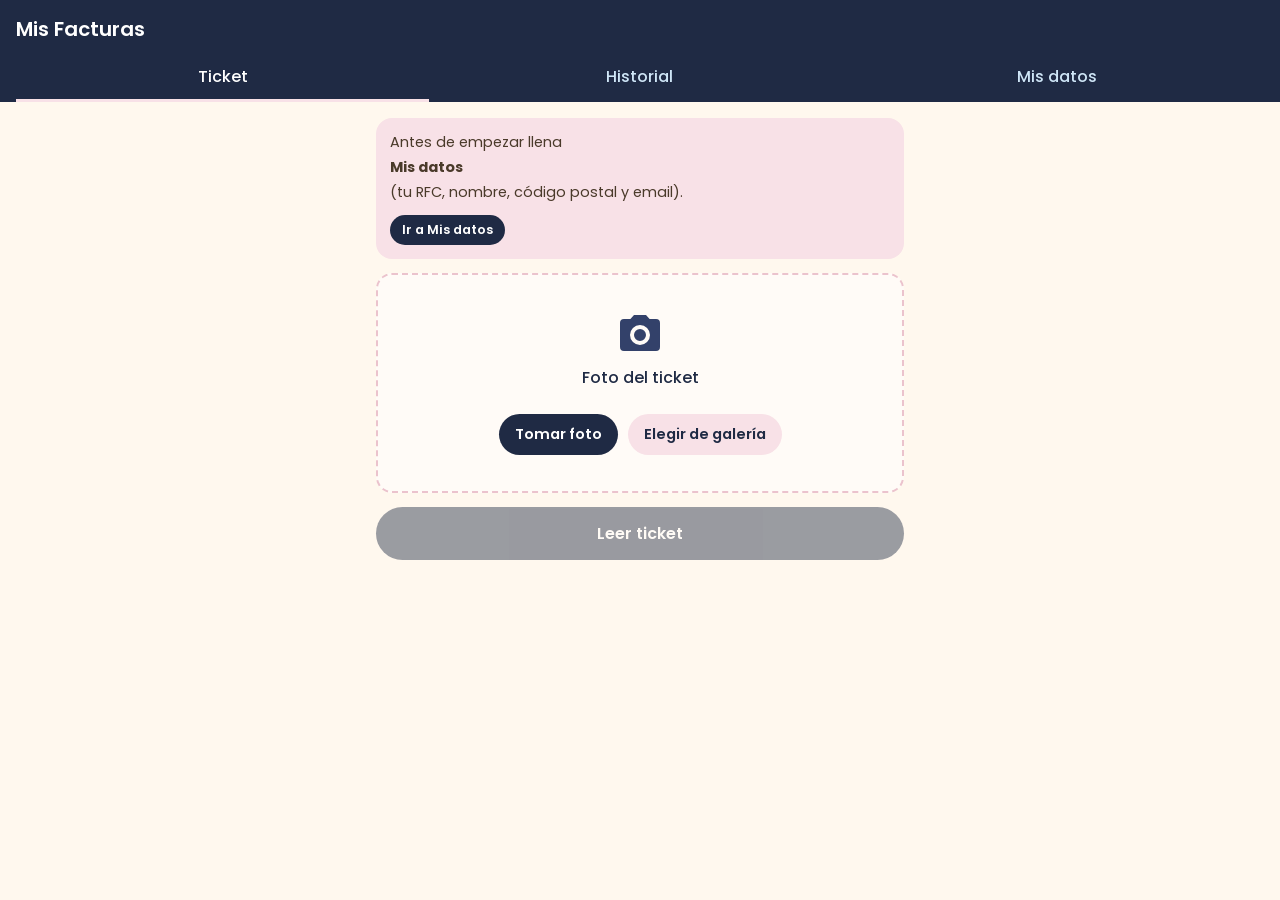
==== docs/facturas/index.html @ 6c382126 "Mis Facturas: Walmart muestra solo TC, TR y total; lectura fina del renglón del TR - Para Walmart/Bo" ====
<!doctype html>
<html lang="es">
<head>
  <meta charset="utf-8">
  <meta name="viewport" content="width=device-width, initial-scale=1, viewport-fit=cover">
  <title>Mis Facturas</title>
  <meta name="description" content="Toma foto a tu ticket y te ayudo a facturarlo.">
  <meta name="theme-color" content="#1F2A44">
  <meta name="robots" content="noindex">
  <link rel="manifest" href="manifest.json">
  <link rel="icon" href="icono.svg" type="image/svg+xml">
  <link rel="apple-touch-icon" href="icono.svg">
  <link rel="preconnect" href="https://fonts.googleapis.com">
  <link rel="preconnect" href="https://fonts.gstatic.com" crossorigin>
  <link href="https://fonts.googleapis.com/css2?family=Poppins:wght@400;500;600;700&display=swap" rel="stylesheet">
  <link rel="stylesheet" href="estilos.css?v=4">
</head>
<body>
  <header class="barra">
    <h1>Mis Facturas</h1>
    <nav class="pestanas" role="tablist">
      <button class="pestana activa" data-vista="ticket" role="tab">Ticket</button>
      <button class="pestana" data-vista="historial" role="tab">Historial</button>
      <button class="pestana" data-vista="datos" role="tab">Mis datos</button>
    </nav>
  </header>

  <main>
    <!-- ============ TICKET ============ -->
    <section class="vista" id="vista-ticket">
      <div class="aviso" id="aviso-config" hidden>
        Antes de empezar llena <strong>Mis datos</strong> (tu RFC, nombre, código postal y email).
        <button class="btn btn--chico" data-ir="datos">Ir a Mis datos</button>
      </div>

      <div class="foto" id="zona-foto">
        <img id="vista-previa" alt="Foto del ticket" hidden>
        <span class="foto__texto" id="foto-texto">
          <svg viewBox="0 0 24 24" aria-hidden="true"><path d="M9 3 7.2 5H4a2 2 0 0 0-2 2v12a2 2 0 0 0 2 2h16a2 2 0 0 0 2-2V7a2 2 0 0 0-2-2h-3.2L15 3H9Zm3 5a5 5 0 1 1 0 10 5 5 0 0 1 0-10Zm0 2a3 3 0 1 0 0 6 3 3 0 0 0 0-6Z"/></svg>
          Foto del ticket
        </span>
        <div class="foto__botones">
          <label class="btn btn--chico" id="btn-camara">
            <input type="file" id="input-camara" accept="image/*" capture="environment" hidden>
            Tomar foto
          </label>
          <label class="btn btn--chico btn--rosa">
            <input type="file" id="input-galeria" accept="image/*" hidden>
            Elegir de galería
          </label>
        </div>
      </div>

      <button class="btn btn--grande" id="btn-leer" disabled>Leer ticket</button>
      <p class="estado" id="estado" role="status" aria-live="polite"></p>

      <div id="resultado" hidden>
        <div class="tarjeta">
          <p class="etiqueta">Proveedor</p>
          <input id="r-proveedor" class="titulo-input" placeholder="Escribe el nombre de la tienda">
          <p class="sub" id="r-emisor"></p>
          <p class="nota" id="r-notas" hidden></p>
        </div>

        <div class="tarjeta">
          <p class="etiqueta">Página de facturación</p>
          <div class="fila">
            <input type="url" id="r-portal" placeholder="https://...">
            <button class="btn btn--chico" id="btn-buscar-portal" type="button">Buscar</button>
          </div>
          <p class="sub" id="r-portal-origen"></p>
        </div>

        <div class="tarjeta">
          <p class="etiqueta">Datos para llenar</p>
          <p class="sub">Revisa que estén bien; puedes corregirlos tocándolos.</p>
          <ul class="campos" id="r-campos"></ul>
        </div>

        <details class="tarjeta texto-leido" id="r-texto-caja" hidden>
          <summary>Ver todo lo que leyó del ticket</summary>
          <p class="sub">Si un dato no salió arriba, búscalo aquí y escríbelo en su casilla.</p>
          <pre id="r-texto"></pre>
        </details>

        <div class="acciones">
          <button class="btn btn--grande" id="btn-facturar">1 · Copiar datos y abrir página</button>
          <p class="ayuda">
            2 · En la página de facturación toca tu marcador <strong>Llenar factura</strong>
            (o copia cada dato con los botones de arriba).<br>
            3 · Revisa, resuelve el captcha si hay, y toca <strong>Generar / Facturar</strong>.
            La factura llega a tu email.
          </p>
          <button class="btn btn--linea" id="btn-facturado">Ya la generé ✓</button>
        </div>
      </div>
    </section>

    <!-- ============ HISTORIAL ============ -->
    <section class="vista" id="vista-historial" hidden>
      <p class="sub">Tus tickets se guardan solo en este celular.</p>
      <ul class="historial" id="lista-historial"></ul>
      <p class="vacio" id="historial-vacio">Todavía no hay tickets.</p>
    </section>

    <!-- ============ MIS DATOS ============ -->
    <section class="vista" id="vista-datos" hidden>
      <form id="form-datos" class="tarjeta" autocomplete="on">
        <p class="etiqueta">Datos fiscales (receptor)</p>
        <label>RFC <input name="rfc" required maxlength="13" autocapitalize="characters" placeholder="XAXX010101000"></label>
        <label>Nombre o razón social <small>(tal como en tu Constancia)</small>
          <input name="razonSocial" required autocapitalize="characters"></label>
        <label>Código postal fiscal <input name="cp" required inputmode="numeric" maxlength="5"></label>
        <label>Régimen fiscal
          <select name="regimen" required>
            <option value="">Elige…</option>
            <option value="605">605 · Sueldos y salarios</option>
            <option value="606">606 · Arrendamiento</option>
            <option value="612">612 · Personas físicas con actividad empresarial y profesional</option>
            <option value="621">621 · Incorporación fiscal</option>
            <option value="625">625 · Actividades por plataformas tecnológicas</option>
            <option value="626">626 · Régimen Simplificado de Confianza (RESICO)</option>
            <option value="601">601 · General de ley personas morales</option>
            <option value="616">616 · Sin obligaciones fiscales</option>
          </select>
        </label>
        <label>Uso de CFDI
          <select name="usoCfdi" required>
            <option value="G03">G03 · Gastos en general</option>
            <option value="G01">G01 · Adquisición de mercancías</option>
            <option value="I04">I04 · Equipo de cómputo</option>
            <option value="D01">D01 · Honorarios médicos y dentales</option>
            <option value="S01">S01 · Sin efectos fiscales</option>
          </select>
        </label>
        <label>Email para facturas <input name="email" type="email" required></label>

        <details class="opcional">
          <summary>Opcional: clave de Claude (lectura más precisa, de pago)</summary>
          <p class="ayuda">Sin clave, la app lee tus tickets <strong>gratis</strong> en tu celular.
            Con una clave de <a href="https://console.anthropic.com/settings/keys" target="_blank" rel="noopener">console.anthropic.com</a>
            la lectura es más precisa y busca sola la página de facturación (cuesta 1 a 3 pesos por ticket). Déjalo vacío si no la tienes.</p>
          <label>API key de Anthropic
            <input name="apiKey" type="password" placeholder="sk-ant-... (opcional)" autocomplete="off"></label>
        </details>

        <button class="btn btn--grande" type="submit">Guardar</button>
        <p class="estado" id="estado-datos" role="status"></p>
      </form>

      <div class="tarjeta">
        <p class="etiqueta">Marcador «Llenar factura»</p>
        <p class="ayuda">Este botón llena solo los campos en la página de facturación.
          Guárdalo una vez en tus marcadores:</p>
        <p><a class="marcador" id="marcador" href="#">Llenar factura</a></p>
        <ul class="ayuda pasos">
          <li><strong>Computadora:</strong> arrastra el botón rosa a la barra de marcadores.</li>
          <li><strong>Celular (Chrome):</strong> toca <em>Copiar código</em>, guarda cualquier página como marcador,
            edítalo, ponle de nombre <em>Llenar factura</em> y pega el código en la dirección (URL).
            Para usarlo, en la página de facturación escribe «Llenar factura» en la barra y toca el marcador.</li>
        </ul>
        <button class="btn btn--linea" id="btn-copiar-marcador">Copiar código del marcador</button>
      </div>
    </section>
  </main>

  <div class="toast" id="toast" hidden></div>

  <script type="module" src="app.js?v=8"></script>
</body>
</html>
---- docs/facturas/estilos.css ----
:root {
  --marino: #1F2A44;
  --marino-suave: #33416A;
  --cielo: #CFE6F7;
  --cielo-claro: #EAF5FC;
  --rosa: #F8E1E7;
  --rosa-medio: #EBC3CD;
  --cafe: #4A3A2A;
  --crema: #FFF8EE;
  --marfil: #FFFBF7;
  --blanco: #FFFFFF;
  --ok: #2E7D5B;
  --error: #B3261E;
  --sombra: 0 6px 20px rgba(31, 42, 68, .10);
  --radio: 16px;
  --sans: "Poppins", system-ui, -apple-system, "Segoe UI", sans-serif;
}

* { box-sizing: border-box; }
body {
  margin: 0;
  font-family: var(--sans);
  color: var(--cafe);
  background: var(--crema);
  -webkit-font-smoothing: antialiased;
}
button, input, select { font: inherit; color: inherit; }
[hidden] { display: none !important; }
a { color: var(--marino-suave); }

.barra {
  position: sticky; top: 0; z-index: 5;
  background: var(--marino);
  color: var(--blanco);
  padding: 14px 16px 0;
}
.barra h1 { margin: 0 0 10px; font-size: 1.25rem; font-weight: 600; }
.pestanas { display: flex; gap: 4px; }
.pestana {
  flex: 1; border: 0; background: transparent; color: var(--cielo);
  padding: 10px 4px; border-bottom: 3px solid transparent; cursor: pointer; font-weight: 500;
}
.pestana.activa { color: var(--blanco); border-bottom-color: var(--rosa); }

main { max-width: 560px; margin: 0 auto; padding: 16px 16px 60px; }

.tarjeta {
  background: var(--blanco); border-radius: var(--radio); box-shadow: var(--sombra);
  padding: 16px; margin: 0 0 14px;
}
.tarjeta h2 { margin: 2px 0; color: var(--marino); font-size: 1.3rem; }
.etiqueta {
  margin: 0 0 6px; font-size: .75rem; letter-spacing: .06em; text-transform: uppercase;
  color: var(--marino-suave); font-weight: 600;
}
.sub { margin: 4px 0 0; font-size: .85rem; color: #6d6253; }
.nota { margin: 10px 0 0; padding: 10px; background: var(--cielo-claro); border-radius: 10px; font-size: .85rem; }
.ayuda { font-size: .85rem; color: #6d6253; line-height: 1.5; }
.pasos { padding-left: 18px; }
.vacio { text-align: center; color: #8d8172; margin-top: 40px; }

.aviso {
  background: var(--rosa); border-radius: var(--radio); padding: 14px; margin-bottom: 14px; font-size: .9rem;
}
.aviso .btn { margin-top: 8px; }

.foto {
  display: flex; align-items: center; justify-content: center; flex-direction: column;
  min-height: 220px; border: 2px dashed var(--rosa-medio); border-radius: var(--radio);
  background: var(--marfil); cursor: pointer; overflow: hidden; margin-bottom: 14px;
}
.foto img { width: 100%; max-height: 420px; object-fit: contain; background: #f1ece4; }
.foto__texto { display: flex; flex-direction: column; align-items: center; gap: 8px; color: var(--marino); font-weight: 500; padding: 12px; }
.foto__texto svg { width: 48px; height: 48px; fill: var(--marino-suave); }
.foto.con-foto { min-height: 0; border-style: solid; }
.foto.con-foto .foto__texto { font-size: .85rem; }
.foto.con-foto .foto__texto svg { display: none; }

.btn {
  display: inline-flex; align-items: center; justify-content: center; gap: 6px;
  border: 0; border-radius: 999px; padding: 10px 18px; cursor: pointer;
  background: var(--marino); color: var(--blanco); font-weight: 600;
}
.btn:disabled { opacity: .45; cursor: default; }
.btn--grande { width: 100%; padding: 14px 18px; font-size: 1rem; }
.btn--chico { padding: 6px 12px; font-size: .8rem; }
.btn--linea { background: transparent; color: var(--marino); border: 2px solid var(--marino); width: 100%; }
.btn--copiar { background: var(--rosa); color: var(--marino); padding: 6px 12px; font-size: .8rem; flex: none; }

.estado { min-height: 1.4em; font-size: .9rem; text-align: center; color: var(--marino-suave); }
.estado.error { color: var(--error); }
.estado.ok { color: var(--ok); }

.fila { display: flex; gap: 8px; }
input, select {
  width: 100%; padding: 10px 12px; border: 1px solid #d9cfc2; border-radius: 10px; background: var(--marfil);
}
input:focus, select:focus { outline: 2px solid var(--cielo); border-color: var(--marino-suave); }
form label { display: block; margin: 0 0 12px; font-size: .9rem; font-weight: 500; color: var(--marino); }
form label input, form label select { margin-top: 4px; font-weight: 400; color: var(--cafe); }
form label small { font-weight: 400; color: #8d8172; }

.campos { list-style: none; margin: 0; padding: 0; }
.campos li {
  display: flex; align-items: center; gap: 10px; padding: 8px 0; border-bottom: 1px solid #f0e9df;
}
.campos li:last-child { border-bottom: 0; }
.campos .c-texto { flex: 1; min-width: 0; }
.campos .c-nombre { display: block; font-size: .75rem; color: #8d8172; }
.campos .c-valor { display: block; font-weight: 600; color: var(--marino); word-break: break-all; }

.acciones { margin-top: 6px; }
.acciones .btn--linea { margin-top: 6px; }

.historial { list-style: none; padding: 0; margin: 10px 0 0; }
.historial li {
  background: var(--blanco); border-radius: var(--radio); box-shadow: var(--sombra);
  padding: 12px 14px; margin-bottom: 10px; display: flex; gap: 10px; align-items: center; cursor: pointer;
}
.historial .h-texto { flex: 1; min-width: 0; }
.historial strong { color: var(--marino); display: block; }
.historial small { color: #8d8172; }
.chip { font-size: .72rem; padding: 3px 10px; border-radius: 999px; background: var(--rosa); color: var(--marino); white-space: nowrap; }
.chip.ok { background: var(--cielo); }

.marcador {
  display: inline-block; padding: 10px 18px; border-radius: 999px; background: var(--rosa);
  color: var(--marino); font-weight: 600; text-decoration: none; border: 2px dashed var(--rosa-medio);
}

.toast {
  position: fixed; left: 50%; bottom: 24px; transform: translateX(-50%);
  background: var(--marino); color: var(--blanco); padding: 10px 18px; border-radius: 999px;
  font-size: .9rem; box-shadow: var(--sombra); z-index: 10; max-width: calc(100% - 32px); text-align: center;
}

.titulo-input {
  font-size: 1.3rem; font-weight: 700; color: var(--marino); border-color: transparent; background: var(--cielo-claro); padding: 6px 10px;
}
.campos .c-valor input { font-weight: 600; color: var(--marino); padding: 6px 8px; margin-top: 2px; }
.fila .btn--chico { flex: none; }
.opcional { margin: 6px 0 14px; padding: 10px 12px; border-radius: 12px; background: var(--cielo-claro); }
.opcional summary { cursor: pointer; font-weight: 600; color: var(--marino); font-size: .9rem; }
.aviso { display: flex; flex-direction: column; align-items: flex-start; gap: 4px; }
.foto { cursor: default; gap: 12px; padding-bottom: 14px; }
.foto__botones { display: flex; gap: 10px; flex-wrap: wrap; justify-content: center; padding: 0 12px; }
.foto__botones .btn { padding: 10px 16px; font-size: .9rem; }
.btn--rosa { background: var(--rosa); color: var(--marino); }
.texto-leido summary { cursor: pointer; font-weight: 600; color: var(--marino); }
.texto-leido pre { white-space: pre-wrap; word-break: break-word; font-size: .8rem; background: var(--marfil); padding: 10px; border-radius: 10px; max-height: 320px; overflow: auto; }
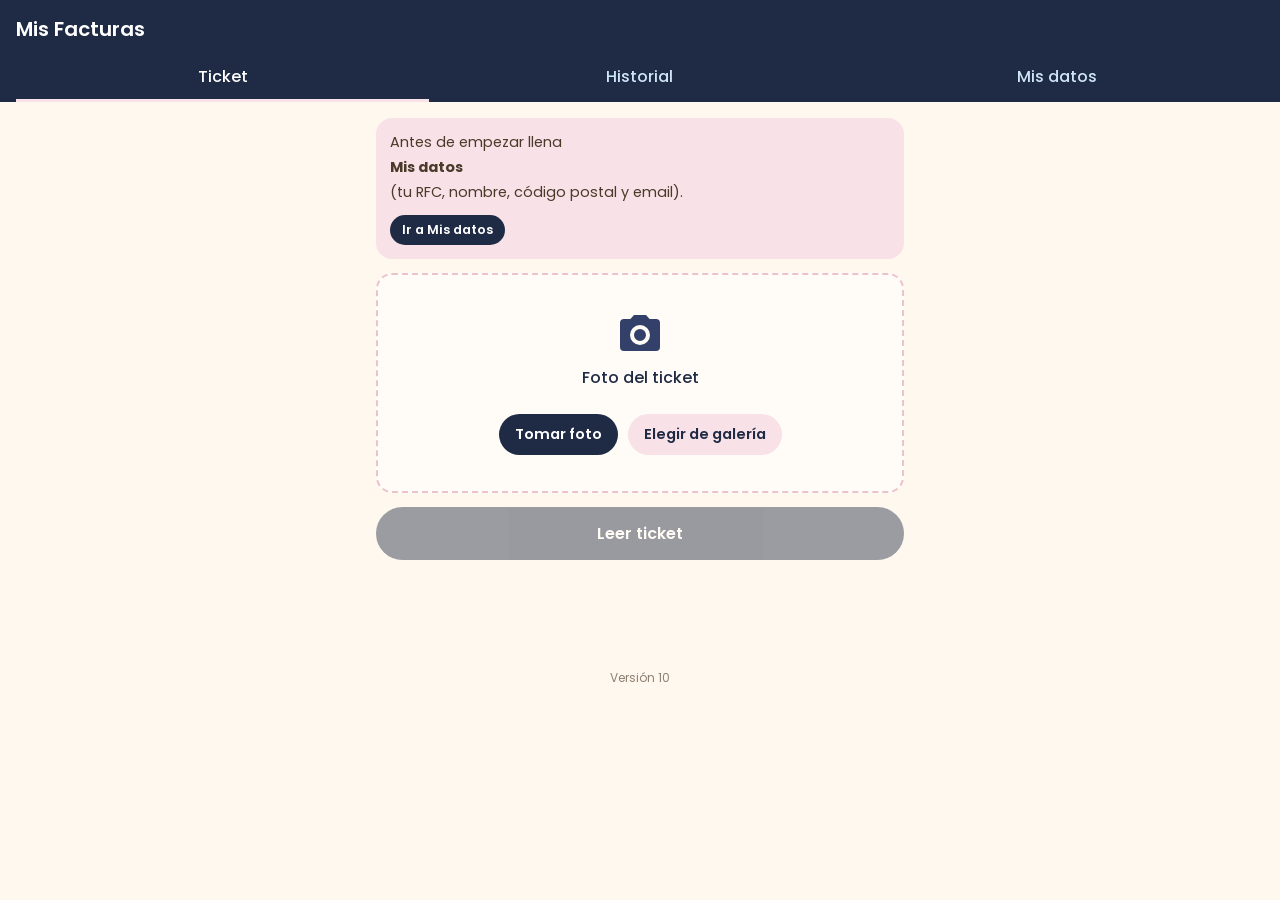
==== commit adc89c8b: "Mis Facturas: lee códigos de barras y QR, y avisa cuando hay versión nueva - Usa el lector de código" ====
--- a/docs/facturas/index.html
+++ b/docs/facturas/index.html
@@ -13,7 +13,7 @@
   <link rel="preconnect" href="https://fonts.googleapis.com">
   <link rel="preconnect" href="https://fonts.gstatic.com" crossorigin>
   <link href="https://fonts.googleapis.com/css2?family=Poppins:wght@400;500;600;700&display=swap" rel="stylesheet">
-  <link rel="stylesheet" href="estilos.css?v=4">
+  <link rel="stylesheet" href="estilos.css?v=10">
 </head>
 <body>
   <header class="barra">
@@ -28,6 +28,11 @@
   <main>
     <!-- ============ TICKET ============ -->
     <section class="vista" id="vista-ticket">
+      <div class="aviso" id="aviso-version" hidden>
+        Hay una versión nueva de la app.
+        <button class="btn btn--chico" id="btn-actualizar">Actualizar</button>
+      </div>
+
       <div class="aviso" id="aviso-config" hidden>
         Antes de empezar llena <strong>Mis datos</strong> (tu RFC, nombre, código postal y email).
         <button class="btn btn--chico" data-ir="datos">Ir a Mis datos</button>
@@ -164,8 +169,10 @@
     </section>
   </main>
 
+  <p class="version" id="version"></p>
+
   <div class="toast" id="toast" hidden></div>
 
-  <script type="module" src="app.js?v=8"></script>
+  <script type="module" src="app.js?v=10"></script>
 </body>
 </html>
--- a/docs/facturas/estilos.css
+++ b/docs/facturas/estilos.css
@@ -148,3 +148,4 @@
 .btn--rosa { background: var(--rosa); color: var(--marino); }
 .texto-leido summary { cursor: pointer; font-weight: 600; color: var(--marino); }
 .texto-leido pre { white-space: pre-wrap; word-break: break-word; font-size: .8rem; background: var(--marfil); padding: 10px; border-radius: 10px; max-height: 320px; overflow: auto; }
+.version { text-align: center; font-size: .75rem; color: #8d8172; margin: 0 0 24px; }
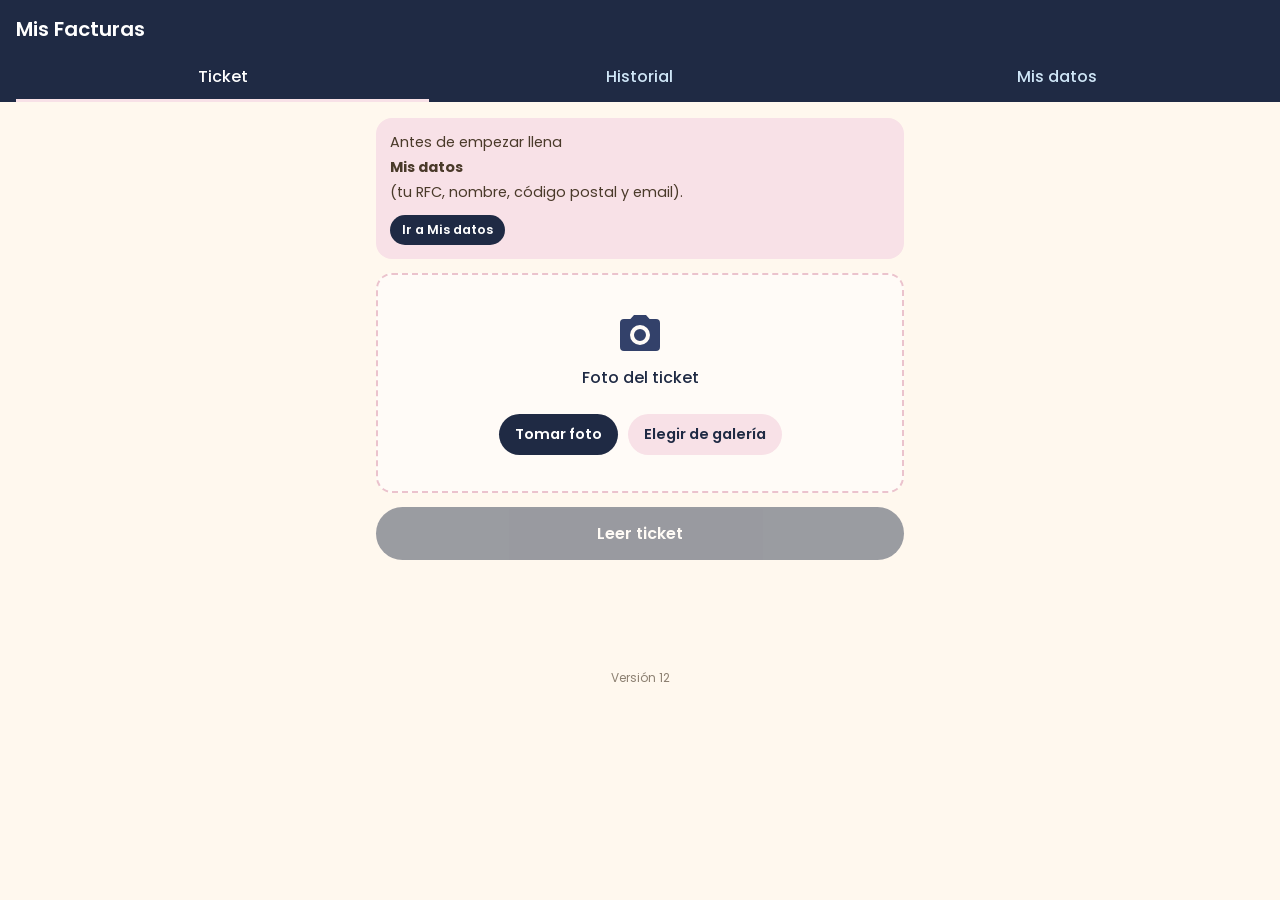
==== commit bfd38081: "Mis Facturas: sin falta de memoria, gira tickets acostados y vota dígito por dígito - Trabaja con un" ====
--- a/docs/facturas/index.html
+++ b/docs/facturas/index.html
@@ -13,7 +13,7 @@
   <link rel="preconnect" href="https://fonts.googleapis.com">
   <link rel="preconnect" href="https://fonts.gstatic.com" crossorigin>
   <link href="https://fonts.googleapis.com/css2?family=Poppins:wght@400;500;600;700&display=swap" rel="stylesheet">
-  <link rel="stylesheet" href="estilos.css?v=10">
+  <link rel="stylesheet" href="estilos.css?v=12">
 </head>
 <body>
   <header class="barra">
@@ -173,6 +173,6 @@
 
   <div class="toast" id="toast" hidden></div>
 
-  <script type="module" src="app.js?v=10"></script>
+  <script type="module" src="app.js?v=12"></script>
 </body>
 </html>
--- a/docs/facturas/estilos.css
+++ b/docs/facturas/estilos.css
@@ -149,3 +149,5 @@
 .texto-leido summary { cursor: pointer; font-weight: 600; color: var(--marino); }
 .texto-leido pre { white-space: pre-wrap; word-break: break-word; font-size: .8rem; background: var(--marfil); padding: 10px; border-radius: 10px; max-height: 320px; overflow: auto; }
 .version { text-align: center; font-size: .75rem; color: #8d8172; margin: 0 0 24px; }
+.campos .c-recorte { overflow-x: auto; margin: 4px 0; border-radius: 6px; border: 1px solid var(--rosa-medio); background: #fff; }
+.campos .c-recorte img { display: block; height: 56px; width: auto; max-width: none; }
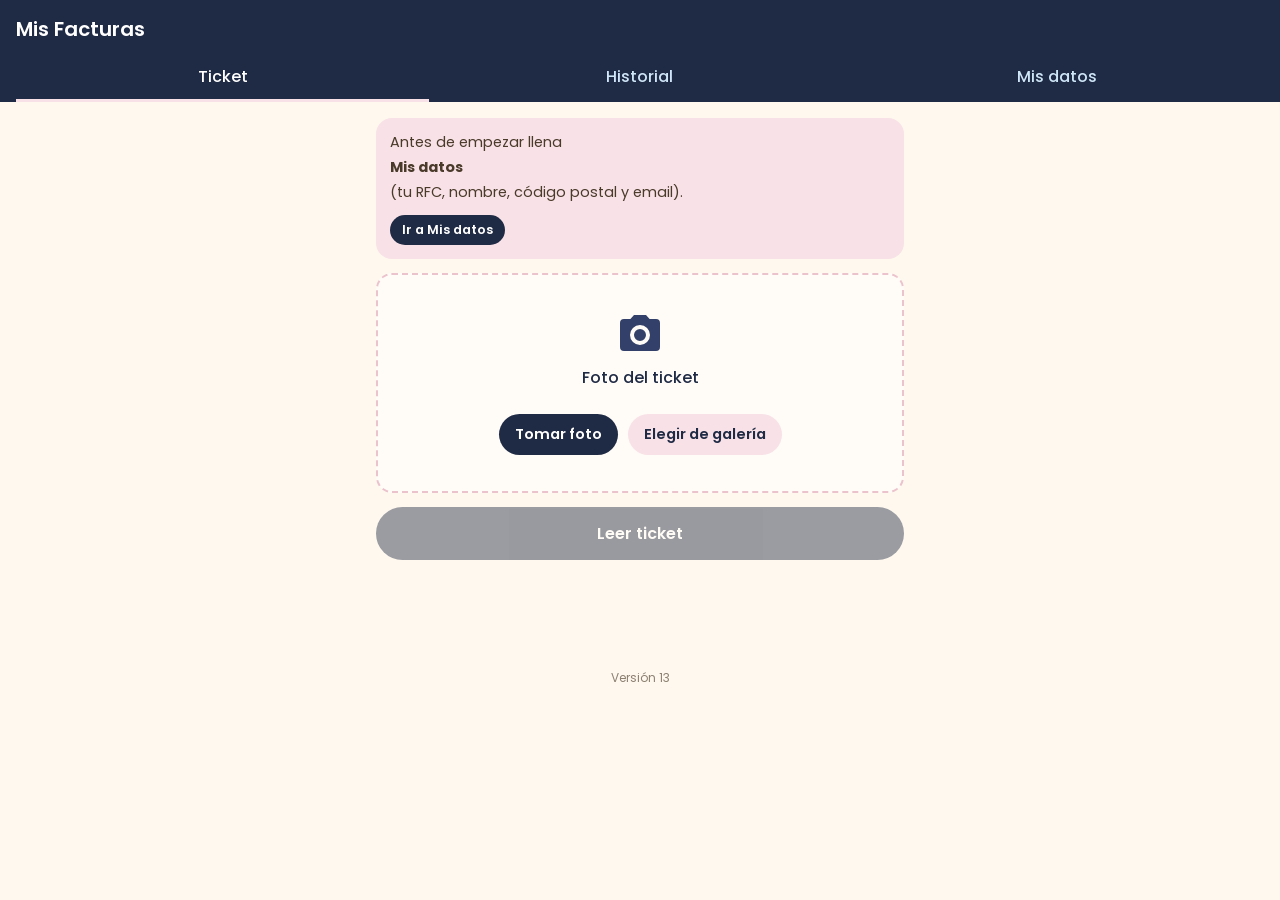
==== commit a5ace5d2: "Mis Facturas: copiar los datos al portapapeles del teclado y luego abrir la página Desde la app inst" ====
--- a/docs/facturas/index.html
+++ b/docs/facturas/index.html
@@ -89,13 +89,21 @@
         </details>
 
         <div class="acciones">
-          <button class="btn btn--grande" id="btn-facturar">1 · Copiar datos y abrir página</button>
+          <button class="btn btn--grande" id="btn-copiar-teclado">1 · Copiar mis datos al teclado</button>
+          <p class="ayuda" id="lista-teclado"></p>
+          <button class="btn btn--grande btn--rosa" id="btn-facturar">2 · Abrir página de facturación</button>
           <p class="ayuda">
-            2 · En la página de facturación toca tu marcador <strong>Llenar factura</strong>
-            (o copia cada dato con los botones de arriba).<br>
-            3 · Revisa, resuelve el captcha si hay, y toca <strong>Generar / Facturar</strong>.
-            La factura llega a tu email.
+            3 · En la página toca cada casilla y, en tu teclado, toca el ícono del
+            <strong>portapapeles</strong> 📋: ahí están tus datos en orden. Toca el que va en esa casilla.<br>
+            4 · Toca <strong>Continuar / Facturar</strong>. La factura llega a tu email.
           </p>
+          <button class="btn btn--linea btn--chico" id="btn-copiar-marcador-datos" type="button">Copiar para el marcador «Llenar factura»</button>
+          <details class="opcional">
+            <summary>¿No ves el portapapeles en tu teclado?</summary>
+            <p class="ayuda">En el teclado Samsung toca los tres puntitos <strong>⋯</strong> de la barra de arriba del teclado y luego
+              <strong>Portapapeles</strong>. En Gboard (Google) es el ícono 📋 de la barra de arriba del teclado.
+              También puedes usar los botones <strong>Copiar</strong> de cada dato.</p>
+          </details>
           <button class="btn btn--linea" id="btn-facturado">Ya la generé ✓</button>
         </div>
       </div>
@@ -165,6 +173,9 @@
             Para usarlo, en la página de facturación escribe «Llenar factura» en la barra y toca el marcador.</li>
         </ul>
         <button class="btn btn--linea" id="btn-copiar-marcador">Copiar código del marcador</button>
+        <p class="ayuda">El marcador solo funciona si abres la página de facturación en Chrome normal
+          (no desde la app instalada). Antes de tocarlo, en la pantalla del ticket usa
+          «Copiar para el marcador».</p>
       </div>
     </section>
   </main>
@@ -173,6 +184,6 @@
 
   <div class="toast" id="toast" hidden></div>
 
-  <script type="module" src="app.js?v=12"></script>
+  <script type="module" src="app.js?v=13"></script>
 </body>
 </html>
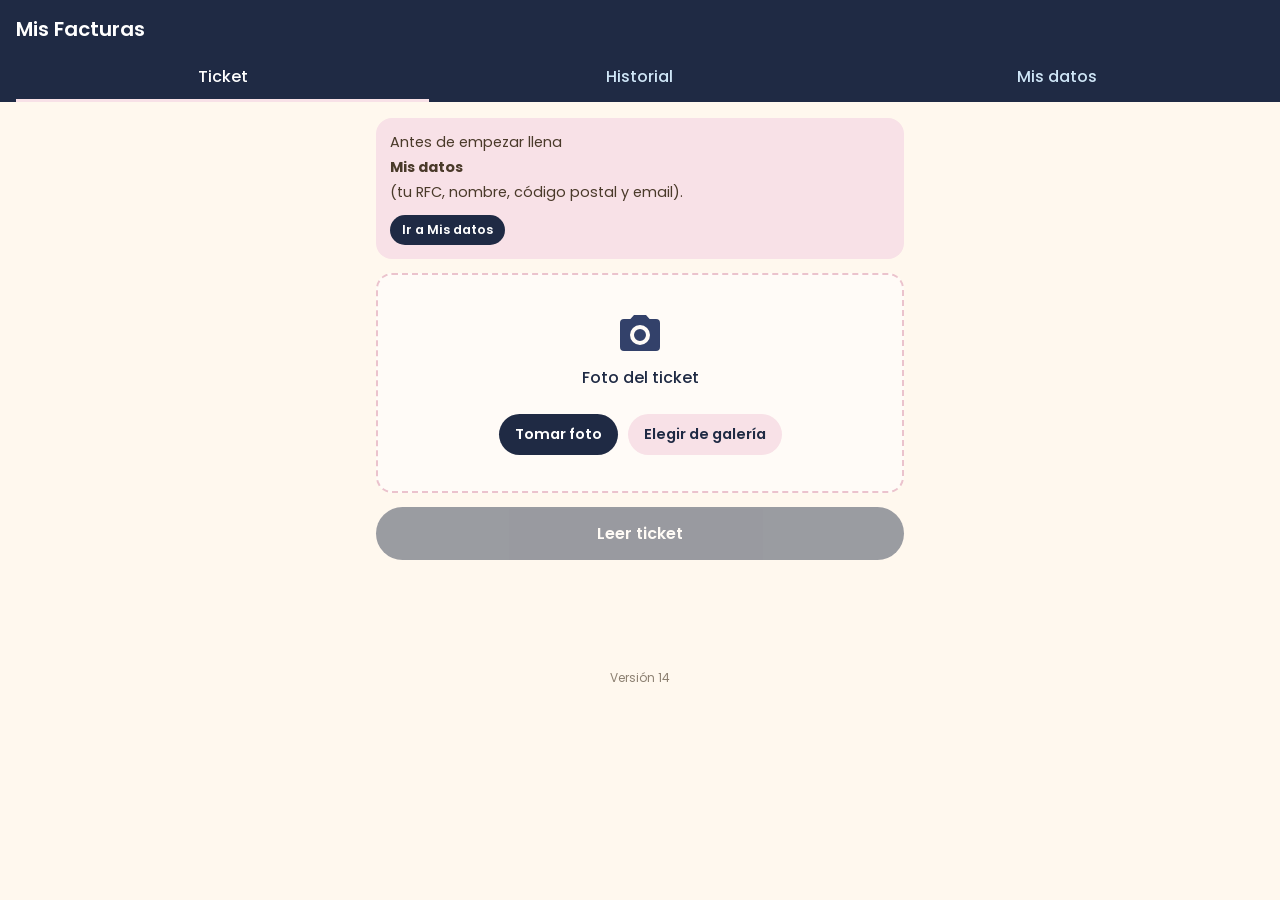
==== commit 936a944e: "Mis Facturas: en Android abre la página de facturación en Chrome normal La ventana interna de la app" ====
--- a/docs/facturas/index.html
+++ b/docs/facturas/index.html
@@ -93,8 +93,10 @@
           <p class="ayuda" id="lista-teclado"></p>
           <button class="btn btn--grande btn--rosa" id="btn-facturar">2 · Abrir página de facturación</button>
           <p class="ayuda">
-            3 · En la página toca cada casilla y, en tu teclado, toca el ícono del
-            <strong>portapapeles</strong> 📋: ahí están tus datos en orden. Toca el que va en esa casilla.<br>
+            3 · La página se abre en <strong>Chrome</strong>. Toca cada casilla y pega el dato desde el
+            <strong>portapapeles de tu teclado</strong> (en el teclado Samsung es el 3.er ícono de la barra de arriba, el de la tablita).<br>
+            <strong>Si no aparecen ahí:</strong> regresa a esta app (botón de apps recientes ▢▢▢), toca <strong>Copiar</strong>
+            junto al TC, vuelve a Chrome, deja el dedo sobre la casilla y toca <strong>Pegar</strong>. Igual con el TR.<br>
             4 · Toca <strong>Continuar / Facturar</strong>. La factura llega a tu email.
           </p>
           <button class="btn btn--linea btn--chico" id="btn-copiar-marcador-datos" type="button">Copiar para el marcador «Llenar factura»</button>
@@ -184,6 +186,6 @@
 
   <div class="toast" id="toast" hidden></div>
 
-  <script type="module" src="app.js?v=13"></script>
+  <script type="module" src="app.js?v=14"></script>
 </body>
 </html>
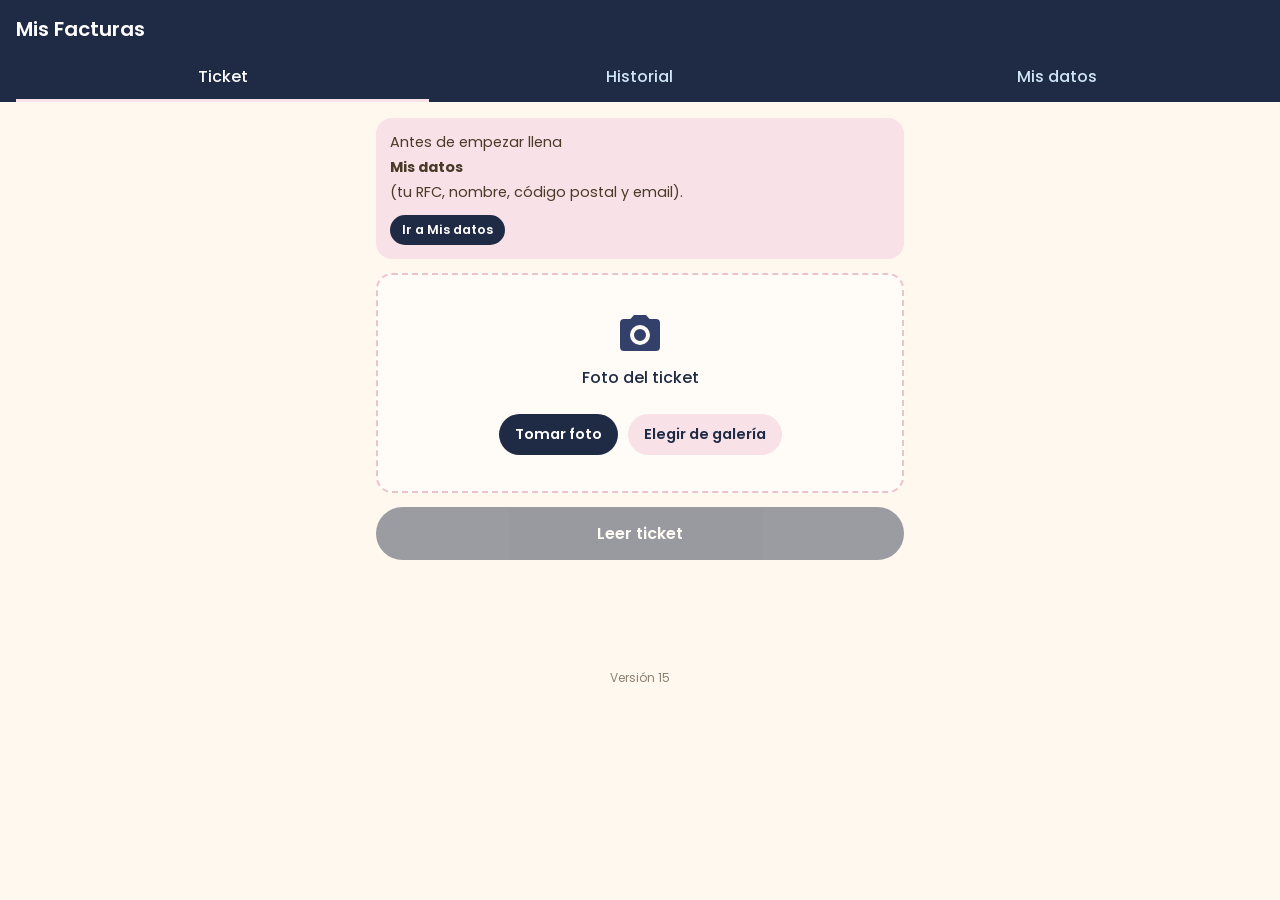
==== commit 33e34cde: "Mis Facturas: botón para copiar razón social y correo de la segunda pantalla Walmart ahora pide capt" ====
--- a/docs/facturas/index.html
+++ b/docs/facturas/index.html
@@ -92,6 +92,8 @@
           <button class="btn btn--grande" id="btn-copiar-teclado">1 · Copiar mis datos al teclado</button>
           <p class="ayuda" id="lista-teclado"></p>
           <button class="btn btn--grande btn--rosa" id="btn-facturar">2 · Abrir página de facturación</button>
+          <button class="btn btn--linea" id="btn-copiar-paso2" type="button">Copiar datos de la 2.ª pantalla (razón social y correo)</button>
+          <p class="ayuda" id="lista-paso2"></p>
           <p class="ayuda">
             3 · La página se abre en <strong>Chrome</strong>. Toca cada casilla y pega el dato desde el
             <strong>portapapeles de tu teclado</strong> (en el teclado Samsung es el 3.er ícono de la barra de arriba, el de la tablita).<br>
@@ -186,6 +188,6 @@
 
   <div class="toast" id="toast" hidden></div>
 
-  <script type="module" src="app.js?v=14"></script>
+  <script type="module" src="app.js?v=15"></script>
 </body>
 </html>
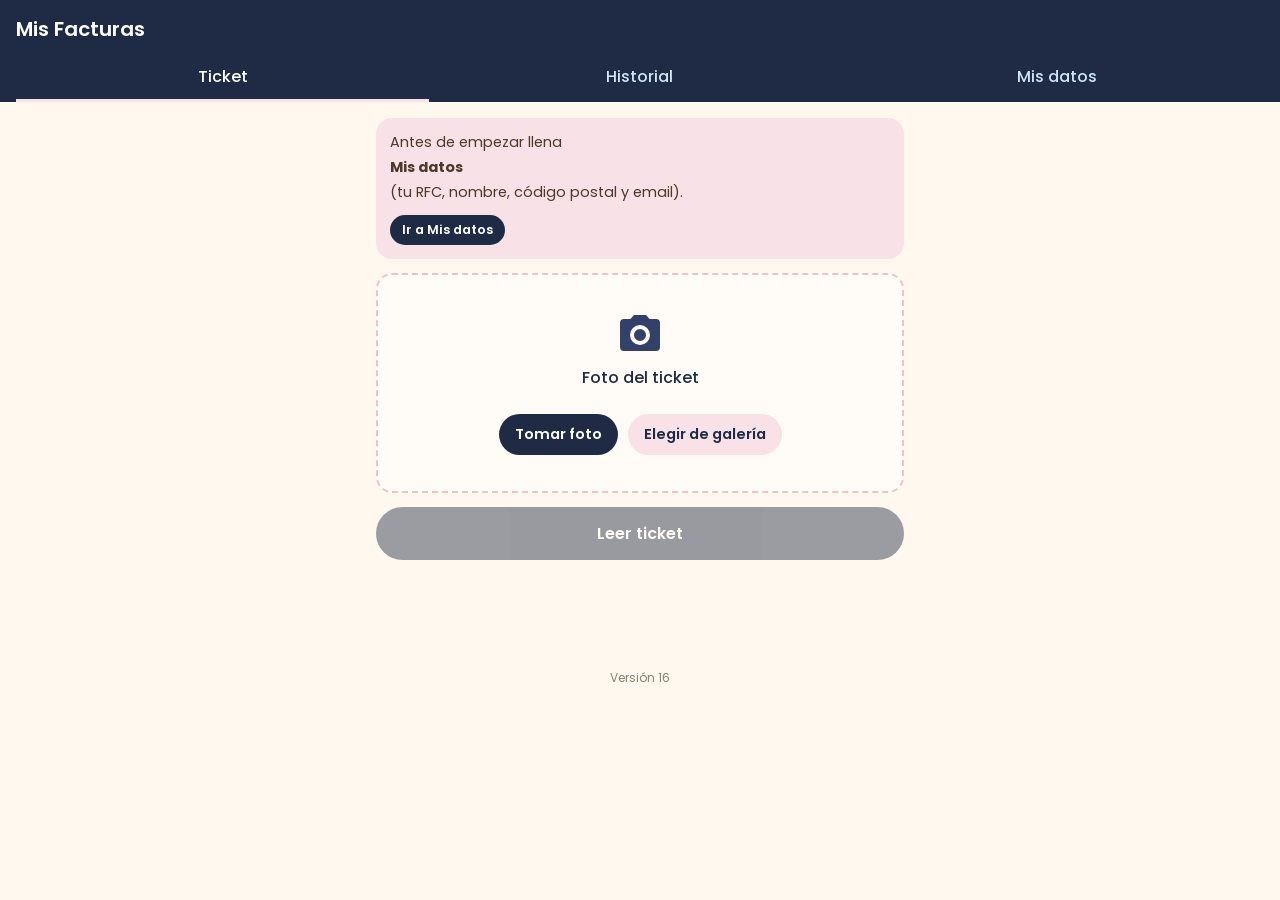
==== commit 00e261a1: "Mis Facturas: revisa el dígito verificador del RFC al guardarlo Un RFC con un carácter equivocado ha" ====
--- a/docs/facturas/index.html
+++ b/docs/facturas/index.html
@@ -31,6 +31,12 @@
       <div class="aviso" id="aviso-version" hidden>
         Hay una versión nueva de la app.
         <button class="btn btn--chico" id="btn-actualizar">Actualizar</button>
+      </div>
+
+      <div class="aviso" id="aviso-rfc" hidden>
+        <span>Tu RFC (<strong id="rfc-malo"></strong>) parece tener un error: no pasa la comprobación del SAT.
+          Revísalo con tu Constancia de Situación Fiscal.</span>
+        <button class="btn btn--chico" data-ir="datos">Corregir en Mis datos</button>
       </div>
 
       <div class="aviso" id="aviso-config" hidden>
@@ -188,6 +194,6 @@
 
   <div class="toast" id="toast" hidden></div>
 
-  <script type="module" src="app.js?v=15"></script>
+  <script type="module" src="app.js?v=16"></script>
 </body>
 </html>
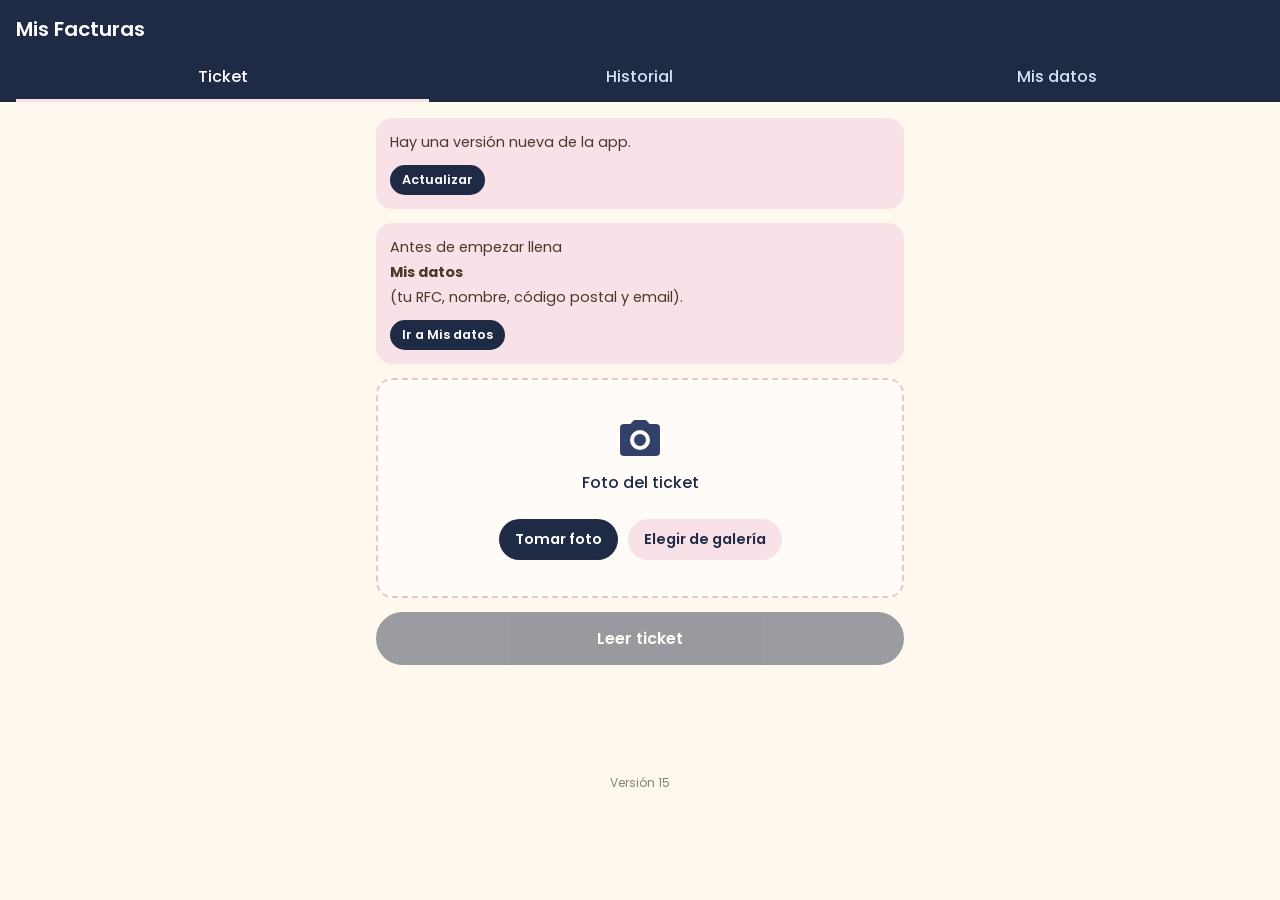
==== commit 192e20c7: "Mis Facturas: quita la comprobación del dígito verificador del RFC El SAT tiene RFCs reales y vigent" ====
--- a/docs/facturas/index.html
+++ b/docs/facturas/index.html
@@ -31,12 +31,6 @@
       <div class="aviso" id="aviso-version" hidden>
         Hay una versión nueva de la app.
         <button class="btn btn--chico" id="btn-actualizar">Actualizar</button>
-      </div>
-
-      <div class="aviso" id="aviso-rfc" hidden>
-        <span>Tu RFC (<strong id="rfc-malo"></strong>) parece tener un error: no pasa la comprobación del SAT.
-          Revísalo con tu Constancia de Situación Fiscal.</span>
-        <button class="btn btn--chico" data-ir="datos">Corregir en Mis datos</button>
       </div>
 
       <div class="aviso" id="aviso-config" hidden>
@@ -194,6 +188,6 @@
 
   <div class="toast" id="toast" hidden></div>
 
-  <script type="module" src="app.js?v=16"></script>
+  <script type="module" src="app.js?v=17"></script>
 </body>
 </html>
